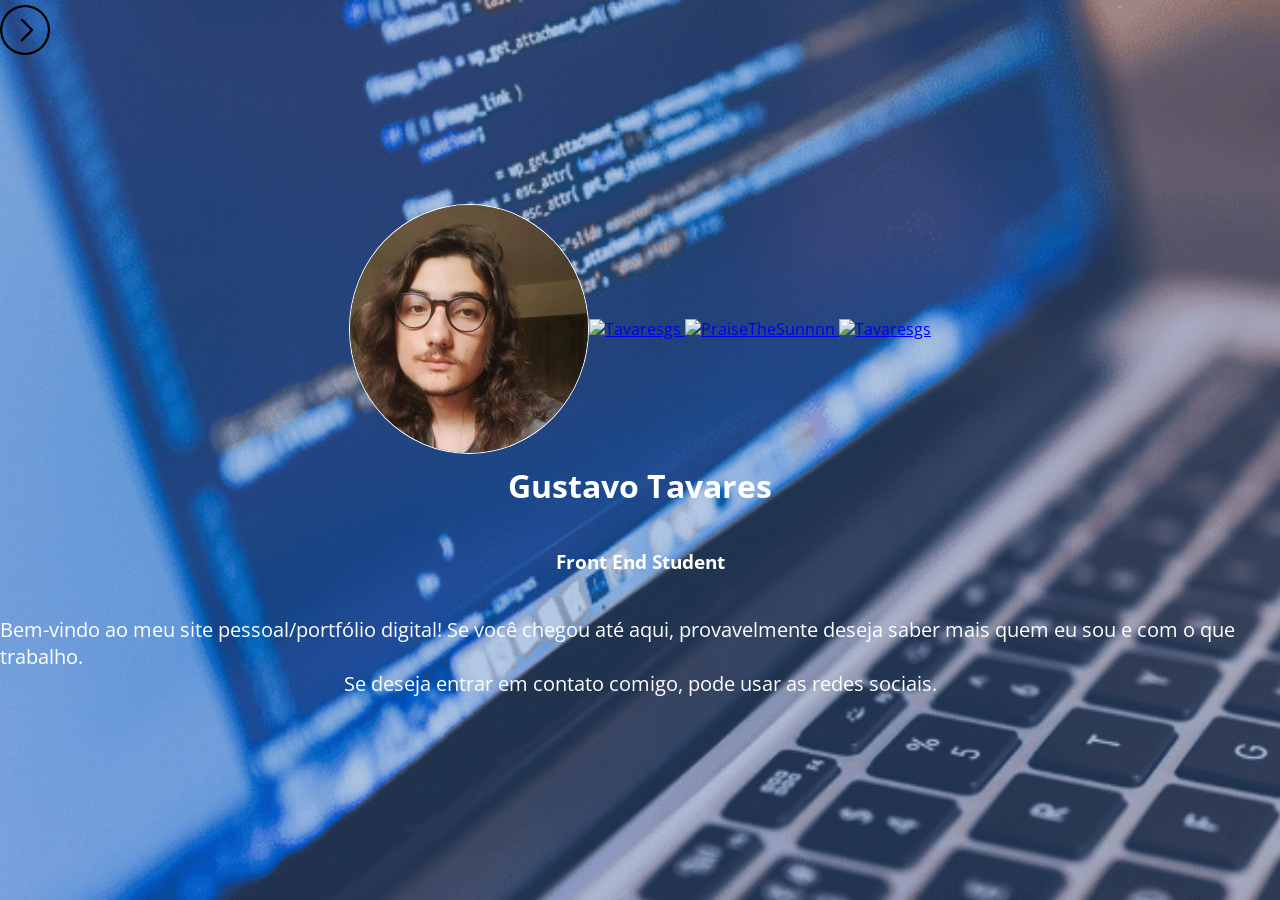
==== index.html @ 61cd035f "Update index.html" ====
<!DOCTYPE html>
<html lang="en">
<head>
    <meta charset="UTF-8">
    <meta http-equiv="X-UA-Compatible" content="IE=edge">
    <meta name="viewport" content="width=device-width, initial-scale=1.0">
    <link rel="stylesheet" href="./style.css">
    <title>Portfólio</title>
</head>
<body>
    <header>
        <div class="perfil">
            <div class="perfil-topo">
            <img id="foto" src="./assets/Perfil.webp">
          
                <div class="perfil-sociais">
                    <a class=sociais href="https://www.instagram.com/tavaresgs/">
                    <img src="https://upload.wikimedia.org/wikipedia/commons/thumb/a/a5/Instagram_icon.png/640px-Instagram_icon.png" width="50"/>Tavaresgs
                    </a>

                    <a class=sociais href="https://twitter.com/PraiseTheSunnnn">
                    <img src="https://logodownload.org/wp-content/uploads/2014/09/twitter-logo-4.png" width="50"/>PraiseTheSunnnn
                    </a>

                    <a class=sociais href="https://github.com/tavaresgs">
                    <img src="https://cdn-icons-png.flaticon.com/512/25/25231.png" width="50"/>Tavaresgs
                    </a>
                </div>
            </div>
            <h1>Gustavo Tavares</h1>
            <br>
            <h3>Front End Student</h3>
            <br>
            <p id="apresentação">
                Bem-vindo ao meu site pessoal/portfólio digital! Se você chegou até aqui, provavelmente deseja saber mais quem eu sou e com o que trabalho.
            <br>
                <span id="linha">Se deseja entrar em contato comigo, pode usar as redes sociais.</span>
            </p>
        </div>
        <nav class="paginas">
            <a href="./paginas/pag1.html">
                <img src="./assets/passar pag.png">
            </a>
        </nav>
    </header>
</body>
</html>
---- style.css ----
@import url('https://fonts.googleapis.com/css2?family=Open+Sans:wght@300;400&display=swap');

*{
    margin: 0;
    padding: 0;
    box-sizing: border-box;
    font-family: 'Open Sans', sans-serif;

}

body{
    width: 100vw;
    height: 100vh;
    background-image: url(./assets/fundo.png);
    background-size: cover;
    background-repeat: repeat;
    display: flex;
    justify-content: center;
    align-items: center;
    flex-direction: column;
}

.perfil{
    color: white;
    display: flex;
    align-items: center;
    justify-content: center;
    flex-direction: column;
    gap:10px
}

.perfil-topo{
    display: flex;
    align-items: center;
    flex-direction: row;
}

.perfil-topo > img{
    width: 240px;
    height: 250px;
    border-radius: 50%;
    border: solid 1px white;
}

.perfil > a{
    color: white;
    display: flex;
    align-items: center;
}

#linha{
    display: flex;
    justify-content: center;
}

#apresentação{
    font-style: normal;
    font-size: 20px;
}

nav{
    top: 5px;
    left: 0;
    position: absolute;
}
nav > a > img{
    width: 50px;
    height: 50px;
}
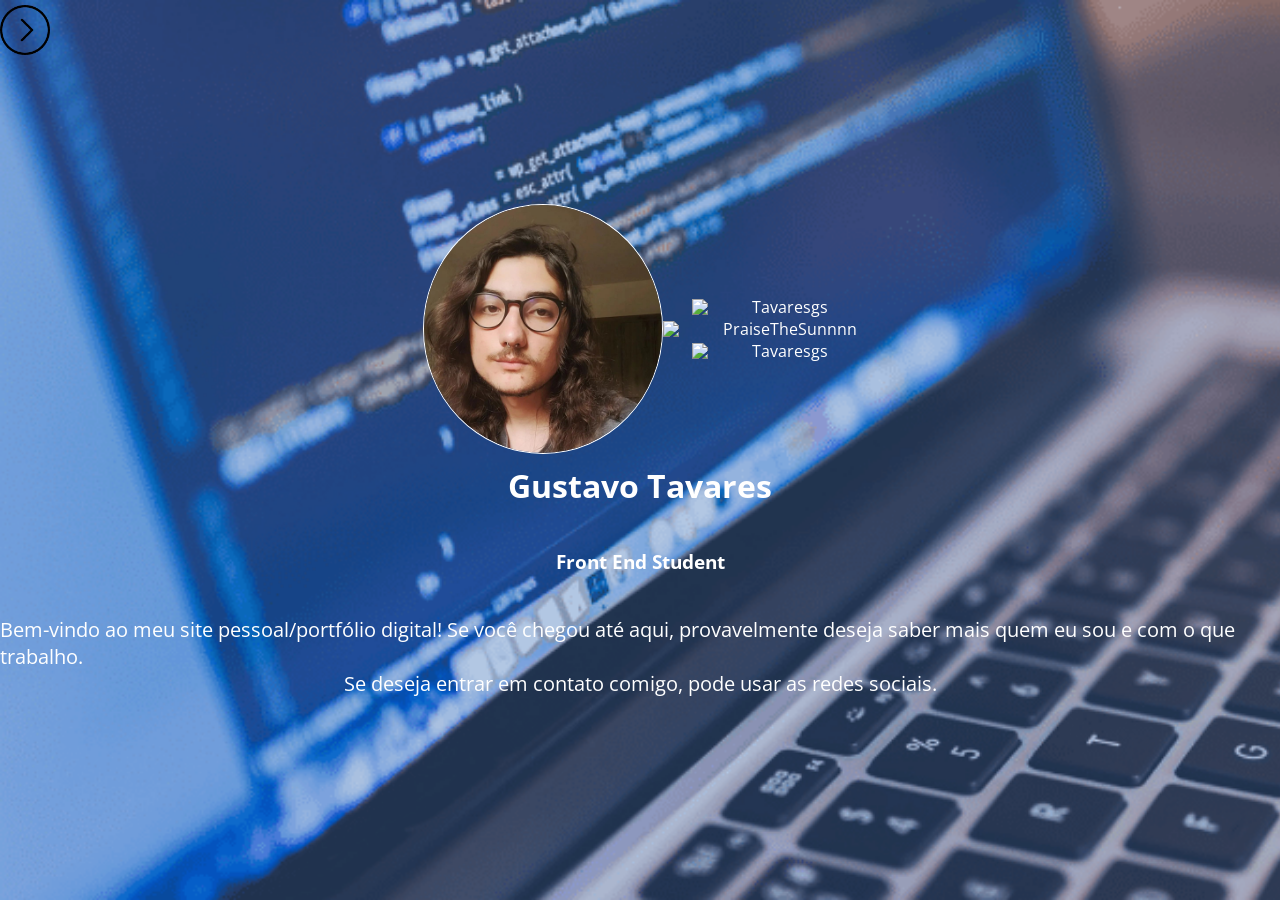
==== commit f6fcb72e: "Update index.html" ====
--- a/index.html
+++ b/index.html
@@ -17,11 +17,9 @@
                     <a class=sociais href="https://www.instagram.com/tavaresgs/">
                     <img src="https://upload.wikimedia.org/wikipedia/commons/thumb/a/a5/Instagram_icon.png/640px-Instagram_icon.png" width="50"/>Tavaresgs
                     </a>
-
                     <a class=sociais href="https://twitter.com/PraiseTheSunnnn">
                     <img src="https://logodownload.org/wp-content/uploads/2014/09/twitter-logo-4.png" width="50"/>PraiseTheSunnnn
                     </a>
-
                     <a class=sociais href="https://github.com/tavaresgs">
                     <img src="https://cdn-icons-png.flaticon.com/512/25/25231.png" width="50"/>Tavaresgs
                     </a>
--- a/style.css
+++ b/style.css
@@ -35,17 +35,26 @@
     flex-direction: row;
 }
 
-.perfil-topo > img{
+#foto{
     width: 240px;
     height: 250px;
     border-radius: 50%;
     border: solid 1px white;
 }
 
-.perfil > a{
+.perfil-sociais > a{
     color: white;
     display: flex;
     align-items: center;
+    justfy-content:center;
+    text-decoration: none;
+    gap: 10px;
+}
+
+.perfil-sociais{
+    display: flex;
+    align-items: center;
+    flex-direction: Column;
 }
 
 #linha{
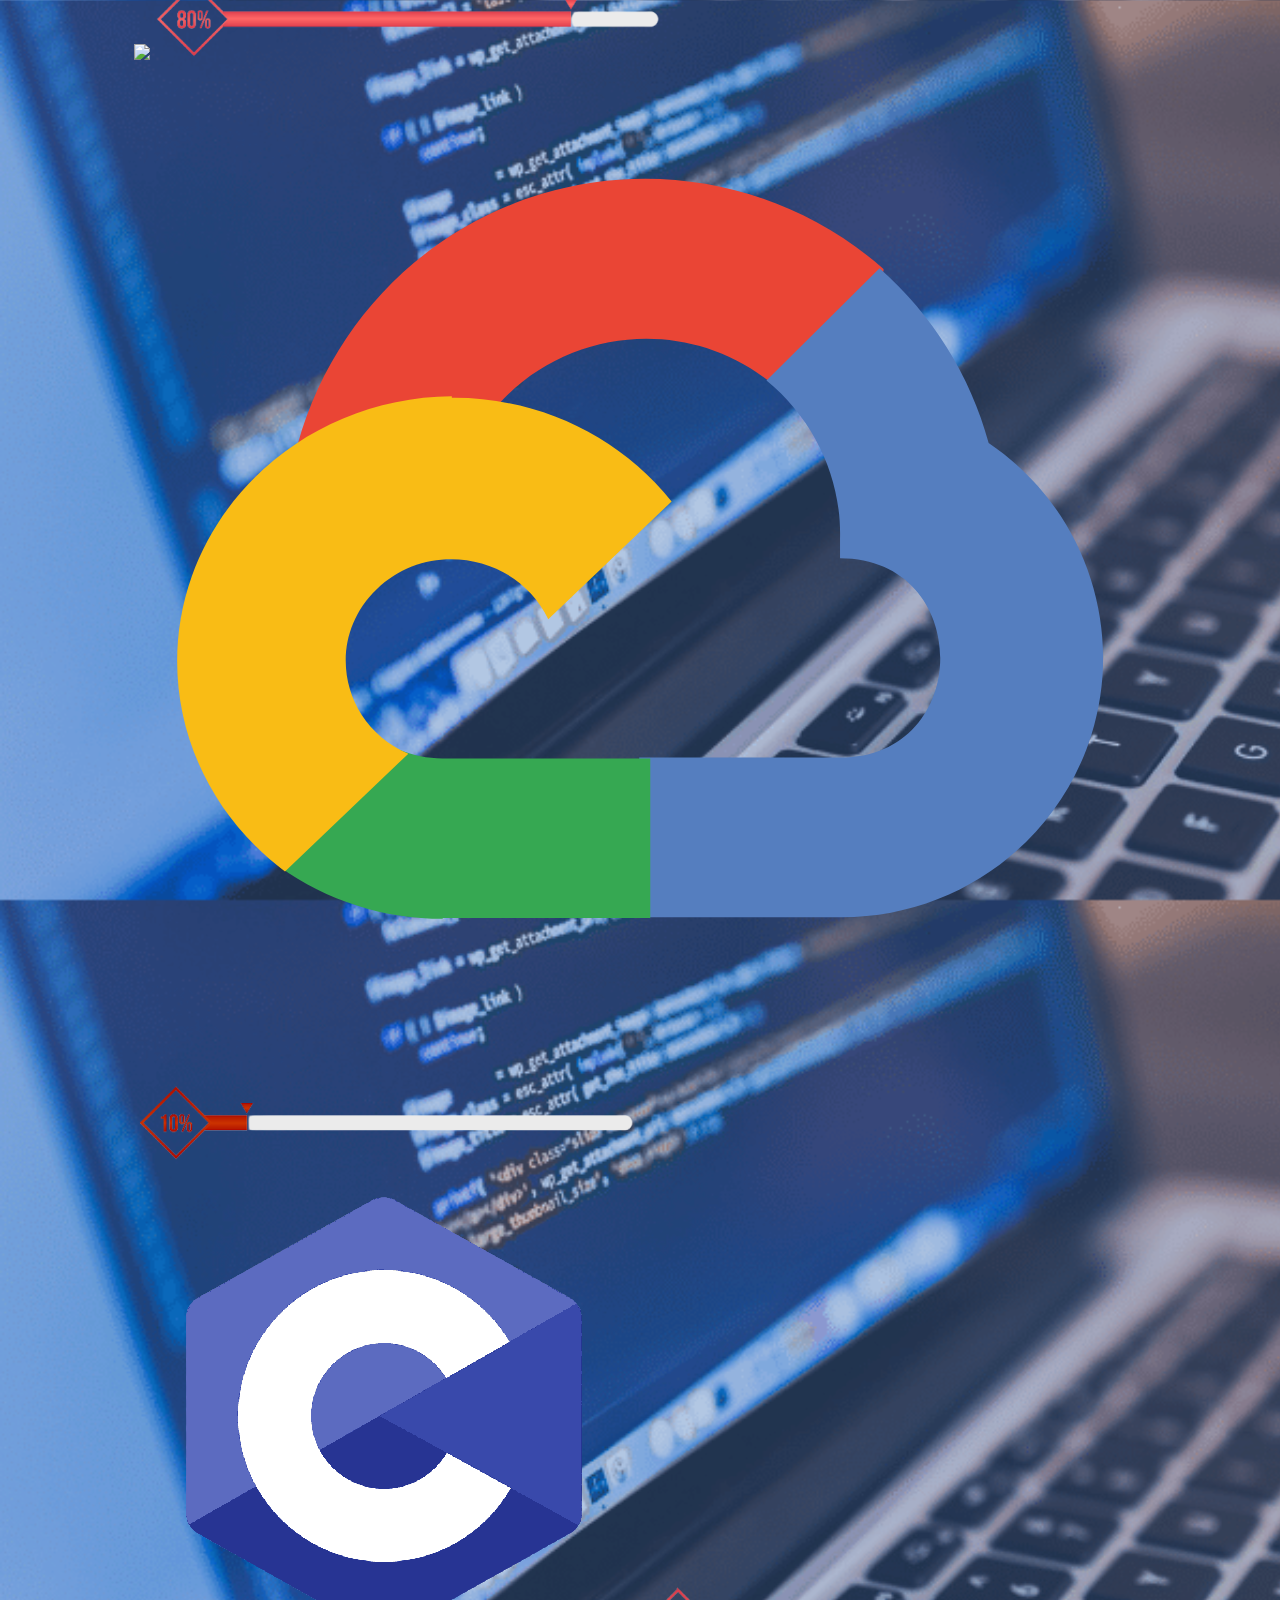
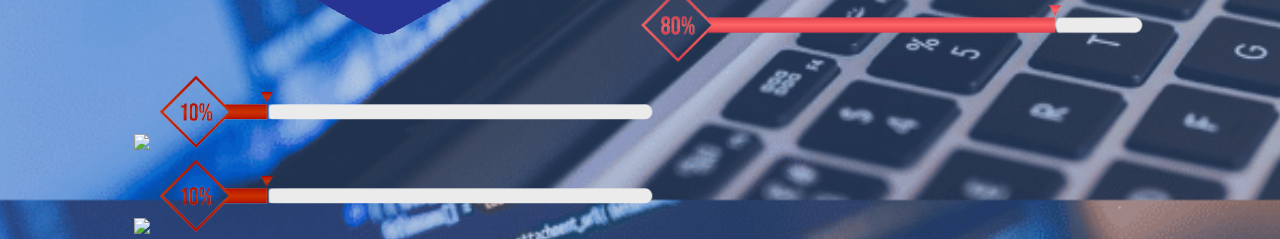
==== commit c3db8653: "Update index.html" ====
--- a/index.html
+++ b/index.html
@@ -10,36 +10,78 @@
 <body>
     <header>
         <div class="perfil">
-            <div class="perfil-topo">
-            <img id="foto" src="./assets/Perfil.webp">
-          
-                <div class="perfil-sociais">
+            <div class="perfil-sup">
+                <img id="foto" src="./assets/Perfil.webp">
+                <div class="perfil-social">
                     <a class=sociais href="https://www.instagram.com/tavaresgs/">
-                    <img src="https://upload.wikimedia.org/wikipedia/commons/thumb/a/a5/Instagram_icon.png/640px-Instagram_icon.png" width="50"/>Tavaresgs
+                        <img src="https://upload.wikimedia.org/wikipedia/commons/thumb/a/a5/Instagram_icon.png/640px-Instagram_icon.png" width="50"/>Tavaresgs
                     </a>
+                    <br>
                     <a class=sociais href="https://twitter.com/PraiseTheSunnnn">
-                    <img src="https://logodownload.org/wp-content/uploads/2014/09/twitter-logo-4.png" width="50"/>PraiseTheSunnnn
+                        <img src="https://logodownload.org/wp-content/uploads/2014/09/twitter-logo-4.png" width="50"/>PraiseTheSunnnn
                     </a>
+                    <br>
                     <a class=sociais href="https://github.com/tavaresgs">
-                    <img src="https://cdn-icons-png.flaticon.com/512/25/25231.png" width="50"/>Tavaresgs
+                        <img src="https://cdn-icons-png.flaticon.com/512/25/25231.png" width="50"/>Tavaresgs
                     </a>
                 </div>
             </div>
-            <h1>Gustavo Tavares</h1>
-            <br>
-            <h3>Front End Student</h3>
-            <br>
-            <p id="apresentação">
-                Bem-vindo ao meu site pessoal/portfólio digital! Se você chegou até aqui, provavelmente deseja saber mais quem eu sou e com o que trabalho.
-            <br>
-                <span id="linha">Se deseja entrar em contato comigo, pode usar as redes sociais.</span>
-            </p>
+            <div class="perfil-disc">
+                <h1>Gustavo Tavares</h1>
+                <br>
+                <h3>Front End Student</h3>
+                <br>
+            </div>
+            <div class="perfil-sub">
+                <p id="apresentação">
+                    Bem-vindo ao meu site pessoal/portfólio digital! Se você chegou até aqui, provavelmente deseja saber mais quem eu sou e com o que trabalho.
+                    <br>
+                    <span id="linha">Se deseja entrar em contato comigo, pode usar as redes sociais.</span>
+                </p>
+            </div>
         </div>
-        <nav class="paginas">
-            <a href="./paginas/pag1.html">
-                <img src="./assets/passar pag.png">
-            </a>
-        </nav>
     </header>
+    <main>
+        <div class="curso">
+            <img src="../assets/SENAI.png">
+            <h1>Analise e Desenvolvimento de Sistema</h1>
+            <h3>Cursando</h3>
+            <h3>Jul/2022 - Dez/2023</h3>
+        </div>
+        <div class="diretorio">
+            <img id="logogit" src="https://cdn-icons-png.flaticon.com/512/25/25231.png">
+            <a href="https://github.com/tavaresgs/SENAI">https://github.com/tavaresgs/SENAI</a>   
+        </div>
+        <div class="linguagens">
+            <div class="coluna">
+                <div class="linguagens-xp">
+                    <img src="https://cdn.jsdelivr.net/gh/devicons/devicon/icons/html5/html5-original.svg"/>
+                    <img id="barra"src="../assets/barra 80.png">
+                </div>         
+                <div class="linguagens-xp">
+                    <img src="https://cdn.jsdelivr.net/gh/devicons/devicon/icons/css3/css3-original.svg"/>
+                    <img id="barra"src="../assets/barra 80.png">
+                </div>         
+                <div class="linguagens-xp">
+                    <img src="../assets/Cloud.svg"/>
+                    <img id="barra" src="../assets/barra 10.png">
+                </div>      
+            </div>
+            <div class="coluna">
+                <div class="linguagens-xp">
+                    <img src="../assets/C.png"/>
+                    <img id="barra"src="../assets/barra 80.png">
+                </div>   
+                <div class="linguagens-xp">
+                    <img src="https://cdn.jsdelivr.net/gh/devicons/devicon/icons/java/java-original.svg"/>
+                    <img id="barra"src="../assets/barra 10.png">
+                </div>
+                <div class="linguagens-xp">
+                    <img src="https://cdn.jsdelivr.net/gh/devicons/devicon/icons/csharp/csharp-original.svg"/>
+                    <img id="barra" src="../assets/barra 10.png">
+                </div>  
+            </div>
+        </div>
+    </main>
 </body>
 </html>
--- a/style.css
+++ b/style.css
@@ -33,6 +33,7 @@
     display: flex;
     align-items: center;
     flex-direction: row;
+    margin-left: 245px;
 }
 
 #foto{
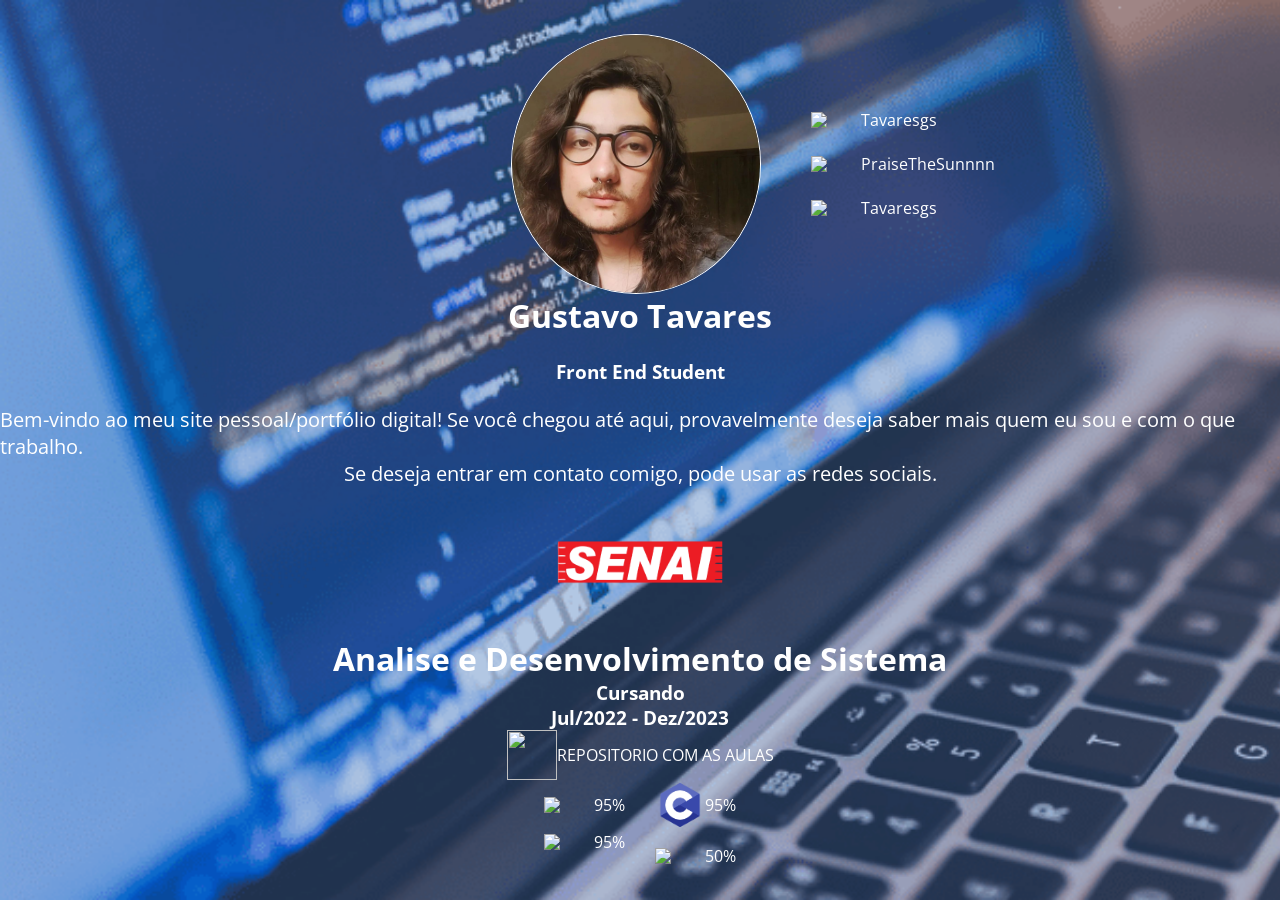
==== commit a3335446: "Update index.html" ====
--- a/index.html
+++ b/index.html
@@ -50,36 +50,44 @@
         </div>
         <div class="diretorio">
             <img id="logogit" src="https://cdn-icons-png.flaticon.com/512/25/25231.png">
-            <a href="https://github.com/tavaresgs/SENAI">https://github.com/tavaresgs/SENAI</a>   
+            <a href="https://github.com/tavaresgs/SENAI"><span id="rep">REPOSITORIO COM AS AULAS</span></a>   
         </div>
         <div class="linguagens">
             <div class="coluna">
                 <div class="linguagens-xp">
                     <img src="https://cdn.jsdelivr.net/gh/devicons/devicon/icons/html5/html5-original.svg"/>
-                    <img id="barra"src="../assets/barra 80.png">
+                    <div class="barra-xp">
+                        <div class ="barra">
+                            <p id="porcentagem">95%</p>
+                        </div>
+                    </div>
                 </div>         
                 <div class="linguagens-xp">
                     <img src="https://cdn.jsdelivr.net/gh/devicons/devicon/icons/css3/css3-original.svg"/>
-                    <img id="barra"src="../assets/barra 80.png">
-                </div>         
-                <div class="linguagens-xp">
-                    <img src="../assets/Cloud.svg"/>
-                    <img id="barra" src="../assets/barra 10.png">
-                </div>      
+                    <div class="barra-xp">
+                        <div class ="barra">
+                            <p id="porcentagem">95%</p>
+                        </div>
+                    </div>
+                </div>           
             </div>
             <div class="coluna">
                 <div class="linguagens-xp">
                     <img src="../assets/C.png"/>
-                    <img id="barra"src="../assets/barra 80.png">
+                    <div class="barra-xp">
+                        <div class ="barra">
+                            <p id="porcentagem">95%</p>
+                        </div>
+                    </div>
                 </div>   
                 <div class="linguagens-xp">
                     <img src="https://cdn.jsdelivr.net/gh/devicons/devicon/icons/java/java-original.svg"/>
-                    <img id="barra"src="../assets/barra 10.png">
+                    <div class="barra-xp">
+                        <div class ="barra-java">
+                            <p id="porcentagem">50%</p>
+                        </div>
+                    </div>
                 </div>
-                <div class="linguagens-xp">
-                    <img src="https://cdn.jsdelivr.net/gh/devicons/devicon/icons/csharp/csharp-original.svg"/>
-                    <img id="barra" src="../assets/barra 10.png">
-                </div>  
             </div>
         </div>
     </main>
--- a/style.css
+++ b/style.css
@@ -20,42 +20,48 @@
     flex-direction: column;
 }
 
-.perfil{
+.perfil-sup{
+    color: white;
+    display: flex;
+    align-items: center;
+    justify-content: center;
+    flex-direction: row;
+    gap: 50px;
+    margin-left: 225px;
+}
+
+#foto{
+    width: 250px;
+    height: 260px;
+    border-radius: 50%;
+    border: solid white 1px;
+}
+
+.perfil-social{
+    display: flex;
+    flex-direction: column;
+}
+
+.perfil-social > a{
+    color: white;
+    display: flex;
+    align-items: center;
+    text-decoration: none;
+}
+
+.perfil-disc{
     color: white;
     display: flex;
     align-items: center;
     justify-content: center;
     flex-direction: column;
-    gap:10px
 }
 
-.perfil-topo{
-    display: flex;
-    align-items: center;
-    flex-direction: row;
-    margin-left: 245px;
-}
-
-#foto{
-    width: 240px;
-    height: 250px;
-    border-radius: 50%;
-    border: solid 1px white;
-}
-
-.perfil-sociais > a{
+.perfil-sub{
     color: white;
     display: flex;
     align-items: center;
-    justfy-content:center;
-    text-decoration: none;
-    gap: 10px;
-}
-
-.perfil-sociais{
-    display: flex;
-    align-items: center;
-    flex-direction: Column;
+    justify-content: center;
 }
 
 #linha{
@@ -68,12 +74,69 @@
     font-size: 20px;
 }
 
-nav{
-    top: 5px;
-    left: 0;
-    position: absolute;
+
+main{
+    color: white;
+    display: flex;
+    align-items: center;
+    justify-content: center;
+    flex-direction: column;
 }
-nav > a > img{
+
+.curso{
+    display: flex;
+    flex-direction: column;
+    align-items: center;
+}
+
+.curso img{
+    width: 200px;
+    height: 150px;
+}
+
+.linguagens{
+    display: flex;
+    align-items: center;
+    justify-content: space-around;
+    gap: 30px;
+}
+
+#barra{
+    width: 300px;
+}
+
+.diretorio{
+    display: flex;
+    align-items: center;
+    justify-content: space-evenly;
+}
+
+#logogit{
+   width:50px;
+   height: 50px;
+}
+
+#linha{
+    display: flex;
+    align-items: center;
+}
+
+.diretorio > a{
+    text-decoration: none;
+    color: white;
+}
+
+.linguagens-xp{
+    display: flex;
+    align-items: center;
+}
+
+.linguagens-xp > img{
     width: 50px;
-    height: 50px;
 }
+
+.coluna{
+    display: flex;
+    flex-direction: column;
+    gap: 15px;
+}
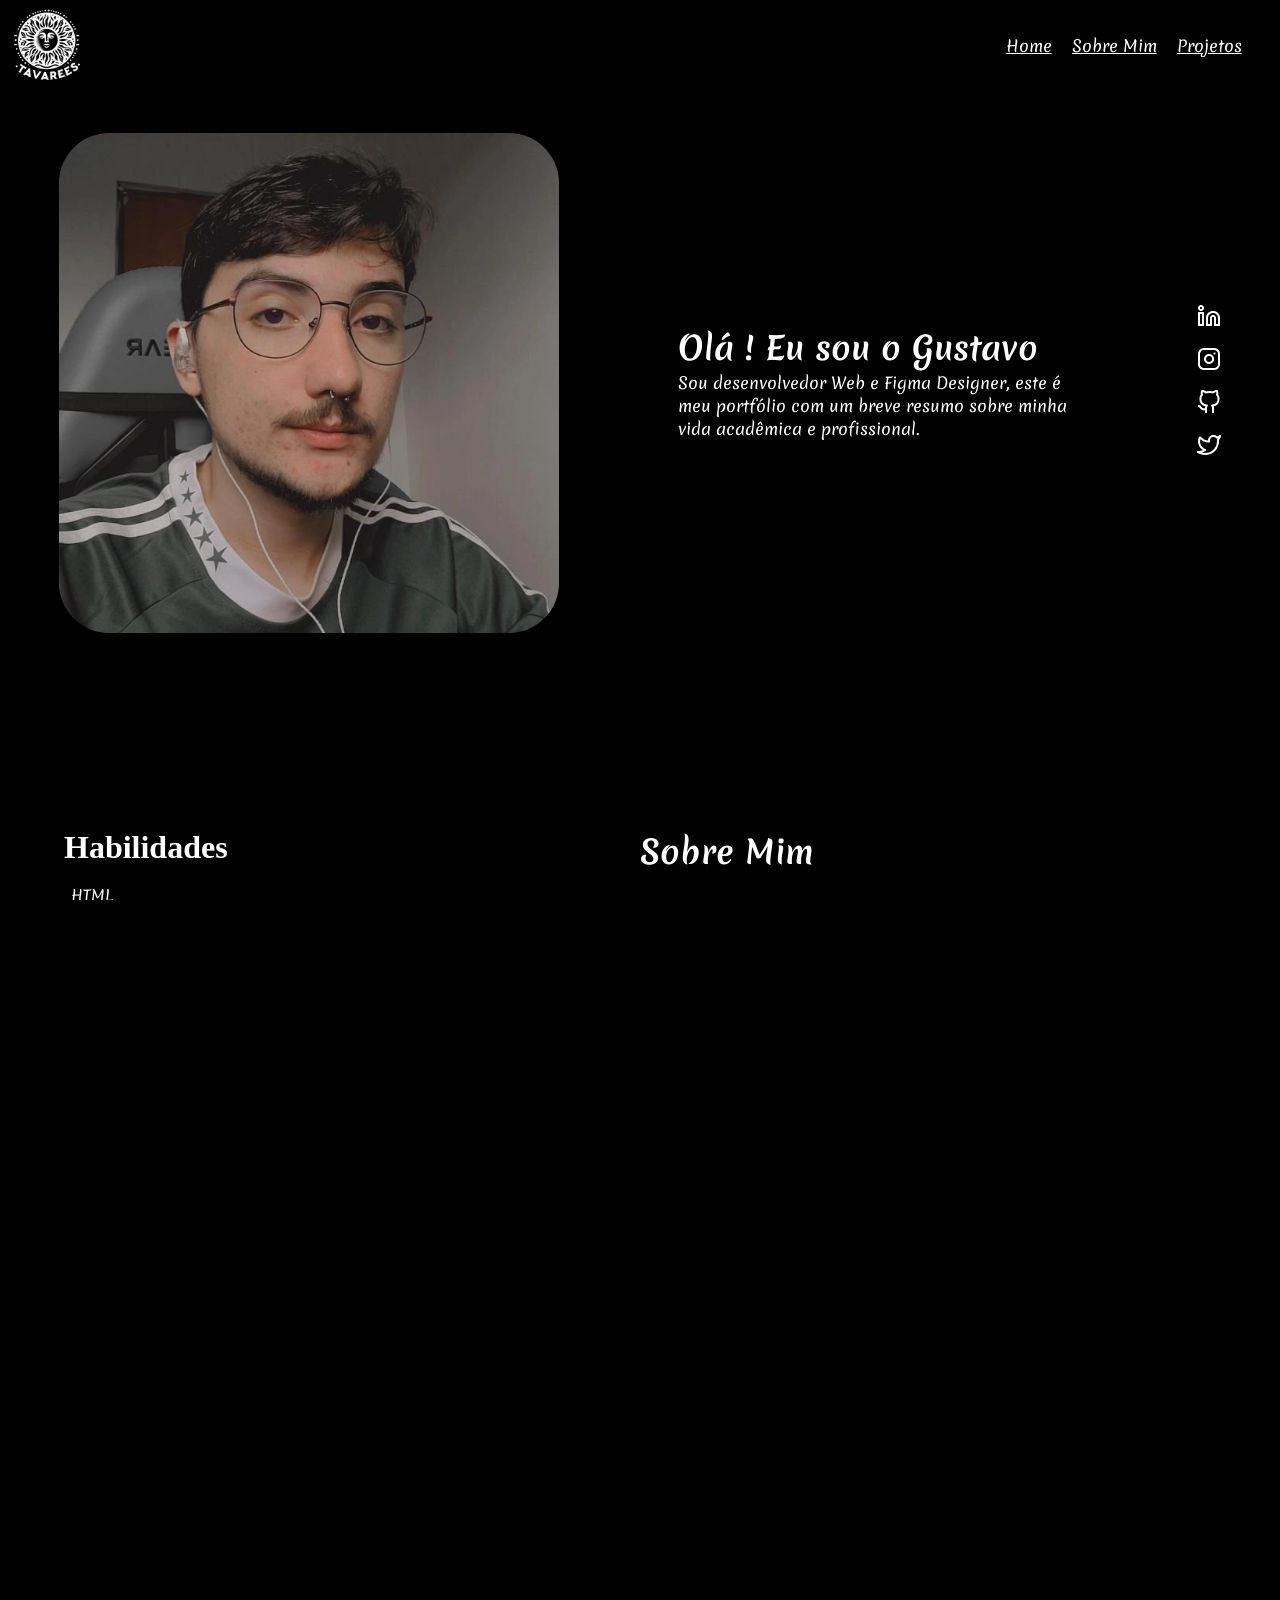
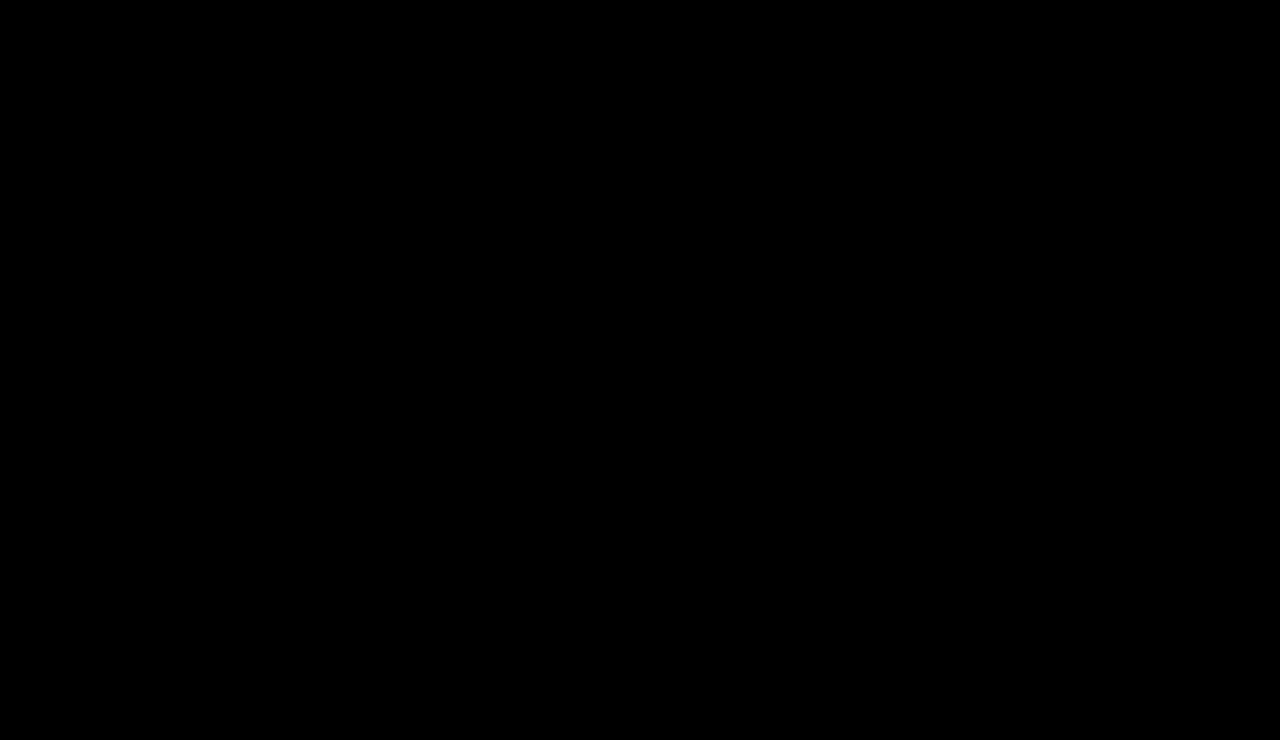
==== commit a72d8953: "portfólio atualizado" ====
--- a/index.html
+++ b/index.html
@@ -1,95 +1,106 @@
 <!DOCTYPE html>
 <html lang="en">
+
 <head>
     <meta charset="UTF-8">
-    <meta http-equiv="X-UA-Compatible" content="IE=edge">
     <meta name="viewport" content="width=device-width, initial-scale=1.0">
-    <link rel="stylesheet" href="./style.css">
+    <link rel="stylesheet" href="style.css">
     <title>Portfólio</title>
 </head>
+
 <body>
     <header>
-        <div class="perfil">
-            <div class="perfil-sup">
-                <img id="foto" src="./assets/Perfil.webp">
-                <div class="perfil-social">
-                    <a class=sociais href="https://www.instagram.com/tavaresgs/">
-                        <img src="https://upload.wikimedia.org/wikipedia/commons/thumb/a/a5/Instagram_icon.png/640px-Instagram_icon.png" width="50"/>Tavaresgs
-                    </a>
-                    <br>
-                    <a class=sociais href="https://twitter.com/PraiseTheSunnnn">
-                        <img src="https://logodownload.org/wp-content/uploads/2014/09/twitter-logo-4.png" width="50"/>PraiseTheSunnnn
-                    </a>
-                    <br>
-                    <a class=sociais href="https://github.com/tavaresgs">
-                        <img src="https://cdn-icons-png.flaticon.com/512/25/25231.png" width="50"/>Tavaresgs
-                    </a>
-                </div>
-            </div>
-            <div class="perfil-disc">
-                <h1>Gustavo Tavares</h1>
-                <br>
-                <h3>Front End Student</h3>
-                <br>
-            </div>
-            <div class="perfil-sub">
-                <p id="apresentação">
-                    Bem-vindo ao meu site pessoal/portfólio digital! Se você chegou até aqui, provavelmente deseja saber mais quem eu sou e com o que trabalho.
-                    <br>
-                    <span id="linha">Se deseja entrar em contato comigo, pode usar as redes sociais.</span>
-                </p>
-            </div>
+        <nav>
+            <img src="./Assets/logo.png" alt="Logo do Portfólio">
+            <ul id="menu">
+                <li><a href="#home">Home</a></li>
+                <li><a href="#sobre">Sobre Mim</a></li>
+                <li><a href="#projetos">Projetos</a></li>
+                <!-- <li><a href="#contato">Contate-me</a></li> -->
+            </ul>
+        </nav>
+    </header>
+    <div id="home">
+        <img id="foto" src="./Assets/perfil.jpg">
+        <div id="resumo">
+            <h1>
+                Olá ! Eu sou o Gustavo
+            </h1>
+            <p>
+                Sou desenvolvedor Web e Figma Designer, este é meu portfólio com um breve resumo sobre minha vida
+                acadêmica e profissional.
+            </p>
         </div>
-    </header>
-    <main>
-        <div class="curso">
-            <img src="../assets/SENAI.png">
-            <h1>Analise e Desenvolvimento de Sistema</h1>
-            <h3>Cursando</h3>
-            <h3>Jul/2022 - Dez/2023</h3>
+        <div id="sociais">
+            <a href="https://www.linkedin.com/in/gustavo-tavares-400022137/">
+                <img src="./Assets/linkedin.png">
+            </a>
+            <a href="https://www.instagram.com/tavaresgs/">
+                <img src="./Assets/instagram.png">
+            </a>
+            <a href="https://github.com/tavaresgs">
+                <img src="./Assets/github.png">
+            </a>
+            <a href="https://twitter.com/PraiseTheSunnnn">
+                <img src="./Assets/twitter.png">
+            </a>
         </div>
-        <div class="diretorio">
-            <img id="logogit" src="https://cdn-icons-png.flaticon.com/512/25/25231.png">
-            <a href="https://github.com/tavaresgs/SENAI"><span id="rep">REPOSITORIO COM AS AULAS</span></a>   
+    </div>
+    <div id="sobre">
+        <div id="habilidades">
+            <h1>
+                Habilidades
+            </h1>
+            <img src="./Assets/html.png">
+            <img src="./Assets/css.png">
+            <img src="./Assets/js.png">
+            <img src="./Assets/React.png">
+            <img src="./Assets/Node.png">
+            <img src="./Assets/Figma.png">
         </div>
-        <div class="linguagens">
-            <div class="coluna">
-                <div class="linguagens-xp">
-                    <img src="https://cdn.jsdelivr.net/gh/devicons/devicon/icons/html5/html5-original.svg"/>
-                    <div class="barra-xp">
-                        <div class ="barra">
-                            <p id="porcentagem">95%</p>
-                        </div>
-                    </div>
-                </div>         
-                <div class="linguagens-xp">
-                    <img src="https://cdn.jsdelivr.net/gh/devicons/devicon/icons/css3/css3-original.svg"/>
-                    <div class="barra-xp">
-                        <div class ="barra">
-                            <p id="porcentagem">95%</p>
-                        </div>
-                    </div>
-                </div>           
-            </div>
-            <div class="coluna">
-                <div class="linguagens-xp">
-                    <img src="../assets/C.png"/>
-                    <div class="barra-xp">
-                        <div class ="barra">
-                            <p id="porcentagem">95%</p>
-                        </div>
-                    </div>
-                </div>   
-                <div class="linguagens-xp">
-                    <img src="https://cdn.jsdelivr.net/gh/devicons/devicon/icons/java/java-original.svg"/>
-                    <div class="barra-xp">
-                        <div class ="barra-java">
-                            <p id="porcentagem">50%</p>
-                        </div>
-                    </div>
-                </div>
-            </div>
+        <div id="sobremim">
+            <h1>
+                Sobre Mim
+            </h1>
+            <p>
+                Sou do interior de São Paulo, comecei a estudar programação em 2016 porem por problemas pessoais tive
+                que pausar meus estudos e migrar para outra área profissional.
+                Trabalhei com atendimento ao cliente de 2016 a 2022, com as coisas pós pandemia retornando ao normal,
+                resolvi retomar meus estudos na área de tecnologia, onde ingressei em um curso técnico de
+                desenvolvimento de sistemas pelo SENAI, o curso me abriu a porta para diversas oportunidades e me deu
+                toda a base que tenho hoje referente a programação.
+                Hoje trabalho com desenvolvimento e suporte ao LMS Moodle, porem estou aberto a freelances e
+                oportunidades para trabalhos com web designer ou figma designer (UX designer).
+            </p>
         </div>
-    </main>
+    </div>
+    <div id="projetos">
+        <div id="projeto">
+            <img src="./Assets/Projeto1.png">
+            <h2>Micro Bills</h2>
+            <p>Projeto feito visando atender a pequenos empreendedores que precisam controlar seus gastos e seu
+                lucro, o projeto foi apresentado como trabalho de conclusão de curso no SENAI jaguariúna.
+            </p>
+            <a href="https://github.com/tavaresgs/micro-bills"><button>Mais</button></a>
+        </div>
+        <div id="projeto">
+            <img src="./Assets/Projeto2.png">
+            <h2>Quiz Cósmico</h2>
+            <p> Um dos trabalhos feitos em aula visando o aprendizado de React e suas bibliotecas, neste caso foi
+                utilizado “stack navigation” para realizar a troca entre as telas.
+            </p>
+            <a href="https://github.com/tavaresgs/Projeto-Quiz"><button>Mais</button></a>
+        </div>
+        <div id="projeto">
+            <img src="./Assets/Projeto3.png">
+            <h2>Restaurante Vinici'os</h2>
+            <p> Projeto feito em aula para aprimorar e testar as habilidades para a realização do trabalho de conclusão
+                de curso, nele foi feito uma aplicação web e 3 aplicativos mobiles.
+            </p>
+            <a href="https://github.com/tavaresgs/Projeto-RestauranteAula"><button>Mais</button></a>
+        </div>
+    </div>
+    </div>
 </body>
-</html>
+
+</html>
--- a/style.css
+++ b/style.css
@@ -1,142 +1,159 @@
-@import url('https://fonts.googleapis.com/css2?family=Open+Sans:wght@300;400&display=swap');
+@import url('https://fonts.googleapis.com/css2?family=Merienda:wght@400;700&display=swap');
 
 *{
+    padding: 0;
     margin: 0;
-    padding: 0;
     box-sizing: border-box;
-    font-family: 'Open Sans', sans-serif;
-
+    background-color: black;
+    color: white;
+    overflow-x: hidden;
 }
 
 body{
     width: 100vw;
     height: 100vh;
-    background-image: url(./assets/fundo.png);
-    background-size: cover;
-    background-repeat: repeat;
-    display: flex;
-    justify-content: center;
-    align-items: center;
-    flex-direction: column;
 }
 
-.perfil-sup{
-    color: white;
+header{
+    position: fixed;
+}
+
+nav{
+    font-family: 'Merienda', cursive;
+    font-weight: 400;
+    width: 100vw;
+    height: 10vh;
+    display: flex;
+    justify-content: space-between;
+    flex-direction: row;
+}
+
+#menu{
+    margin-right: 3%;
+    list-style-type: none;
     display: flex;
     align-items: center;
-    justify-content: center;
-    flex-direction: row;
-    gap: 50px;
-    margin-left: 225px;
+    gap: 20px;
+}
+
+#home{
+    width: 100vw;
+    height: 85vh;
+    display: flex;
+    justify-content: space-around;
+    align-items: center;
 }
 
 #foto{
-    width: 250px;
-    height: 260px;
-    border-radius: 50%;
-    border: solid white 1px;
+    width: 500px;
+    height: 500px;
+    border-radius: 10%;
 }
 
-.perfil-social{
-    display: flex;
-    flex-direction: column;
+#resumo{
+    width: 400px;
 }
 
-.perfil-social > a{
-    color: white;
-    display: flex;
-    align-items: center;
-    text-decoration: none;
+#resumo h1{
+    font-family: 'Merienda', cursive;
+    font-weight: 700;
+}
+#resumo p{
+    font-family: 'Merienda', cursive;
+    font-weight: 400;
 }
 
-.perfil-disc{
-    color: white;
-    display: flex;
-    align-items: center;
-    justify-content: center;
-    flex-direction: column;
-}
-
-.perfil-sub{
-    color: white;
-    display: flex;
-    align-items: center;
-    justify-content: center;
-}
-
-#linha{
-    display: flex;
-    justify-content: center;
-}
-
-#apresentação{
-    font-style: normal;
-    font-size: 20px;
-}
-
-
-main{
-    color: white;
-    display: flex;
-    align-items: center;
-    justify-content: center;
-    flex-direction: column;
-}
-
-.curso{
-    display: flex;
-    flex-direction: column;
-    align-items: center;
-}
-
-.curso img{
-    width: 200px;
-    height: 150px;
-}
-
-.linguagens{
-    display: flex;
-    align-items: center;
-    justify-content: space-around;
-    gap: 30px;
-}
-
-#barra{
-    width: 300px;
-}
-
-.diretorio{
-    display: flex;
-    align-items: center;
-    justify-content: space-evenly;
-}
-
-#logogit{
-   width:50px;
-   height: 50px;
-}
-
-#linha{
-    display: flex;
-    align-items: center;
-}
-
-.diretorio > a{
-    text-decoration: none;
-    color: white;
-}
-
-.linguagens-xp{
-    display: flex;
-    align-items: center;
-}
-
-.linguagens-xp > img{
-    width: 50px;
-}
-
-.coluna{
+#sociais{
     display: flex;
     flex-direction: column;
     gap: 15px;
 }
+
+#sobre{
+    padding: 5%;
+    width: 100vw;
+    height: 95vh;
+    display: flex;
+    flex: row;
+    justify-content: space-between;
+}
+
+#habilidades{
+    width: 50%;
+    display: flex;
+    flex-direction: column ;
+    gap: 20px;
+
+}
+
+#habilidades img{
+    width: 500px;
+    
+}
+
+#sobremim{
+    display: flex;
+    flex-direction: column;
+    gap: 25px;
+    font-family: 'Merienda', cursive;
+    width: 50%;
+}
+
+#sobremim h1{
+    font-weight: 700;
+}
+#sobremim p{
+    font-weight: 400;
+}
+
+#projetos{
+    width: 100vw;
+    height: 80vh;
+    display: flex;
+    flex-direction: row;
+    gap: 5%;
+    justify-content: center;
+}
+
+#projetos h1{
+    font-family: 'Merienda', cursive;
+    font-weight: 700;
+}
+
+#projeto{
+    width: 350px;
+    display: flex;
+    flex-direction: column;
+    font-family: 'Merienda', cursive;
+    gap: 15px;
+}
+
+#projeto img{
+    width: 350px;
+}
+
+#projeto h2{
+    font-weight: 700;
+}
+#projeto p{
+    font-weight: 400;
+}
+
+#projeto a{
+    text-decoration: none;
+}
+
+#projeto a button:hover{
+    cursor: pointer;
+}
+
+#projeto button{
+    width: 146px;
+    height: 43px;
+    border: none;
+    border-radius: 10px;
+    background-color: #007DFC;
+    font-size: 15px;
+    font-family: 'Merienda', cursive;
+    font-weight: 700;
+}
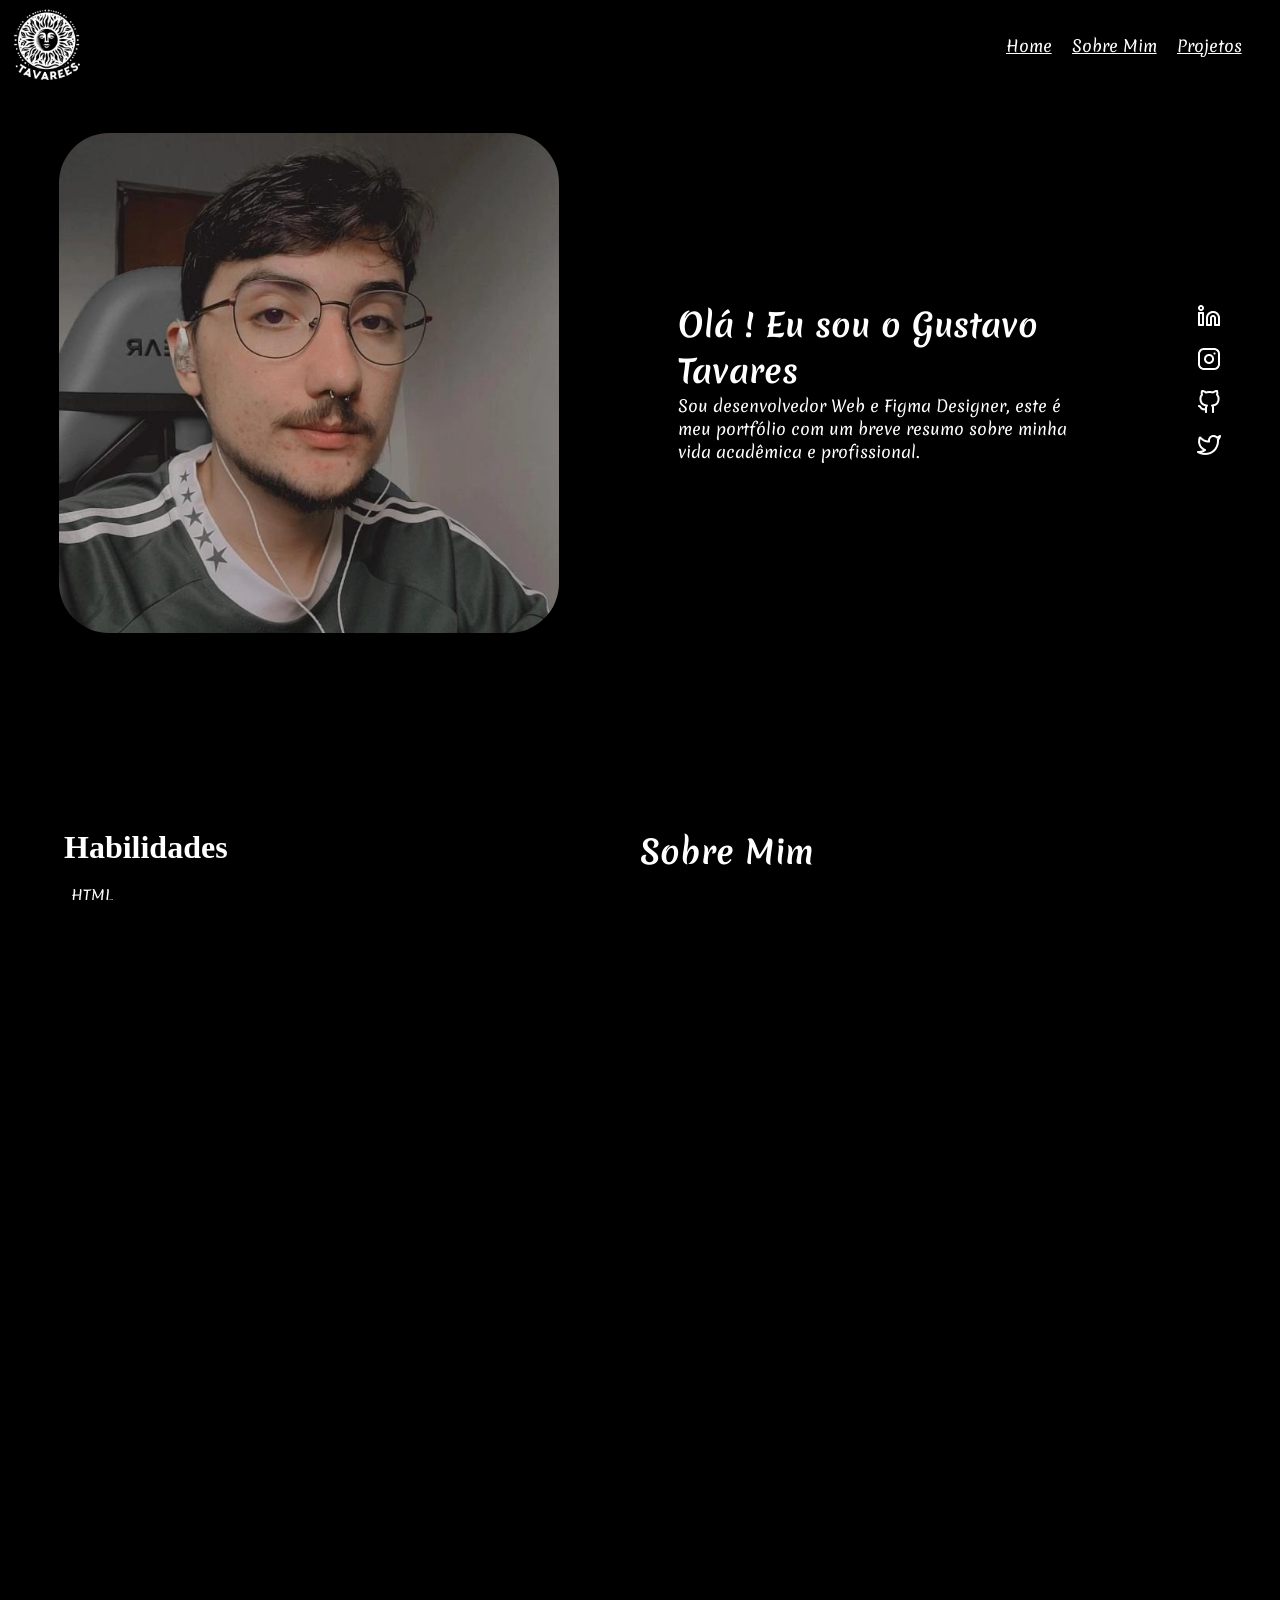
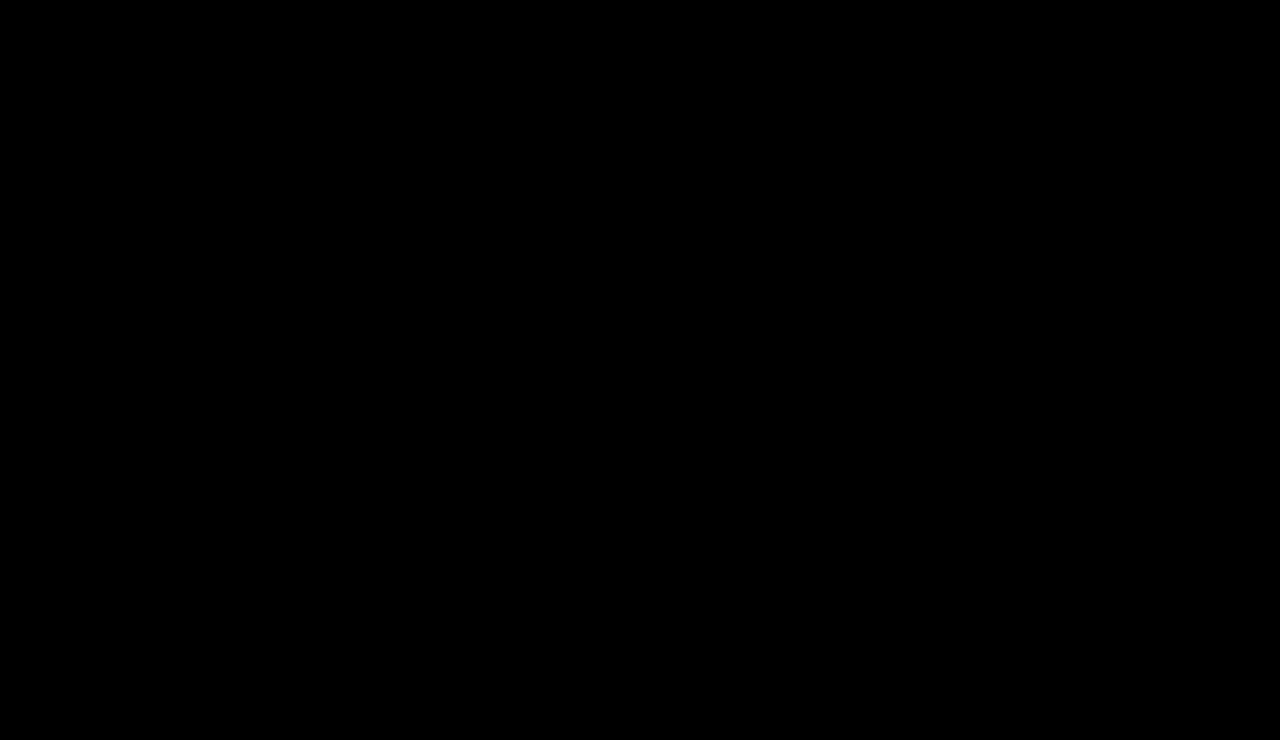
==== commit c18394a2: "Update index.html" ====
--- a/index.html
+++ b/index.html
@@ -24,7 +24,7 @@
         <img id="foto" src="./Assets/perfil.jpg">
         <div id="resumo">
             <h1>
-                Olá ! Eu sou o Gustavo
+                Olá ! Eu sou o Gustavo Tavares
             </h1>
             <p>
                 Sou desenvolvedor Web e Figma Designer, este é meu portfólio com um breve resumo sobre minha vida
@@ -53,7 +53,7 @@
             </h1>
             <img src="./Assets/html.png">
             <img src="./Assets/css.png">
-            <img src="./Assets/js.png">
+            <img src="./Assets/JS.png">
             <img src="./Assets/React.png">
             <img src="./Assets/Node.png">
             <img src="./Assets/Figma.png">
@@ -103,4 +103,4 @@
     </div>
 </body>
 
-</html>+</html>
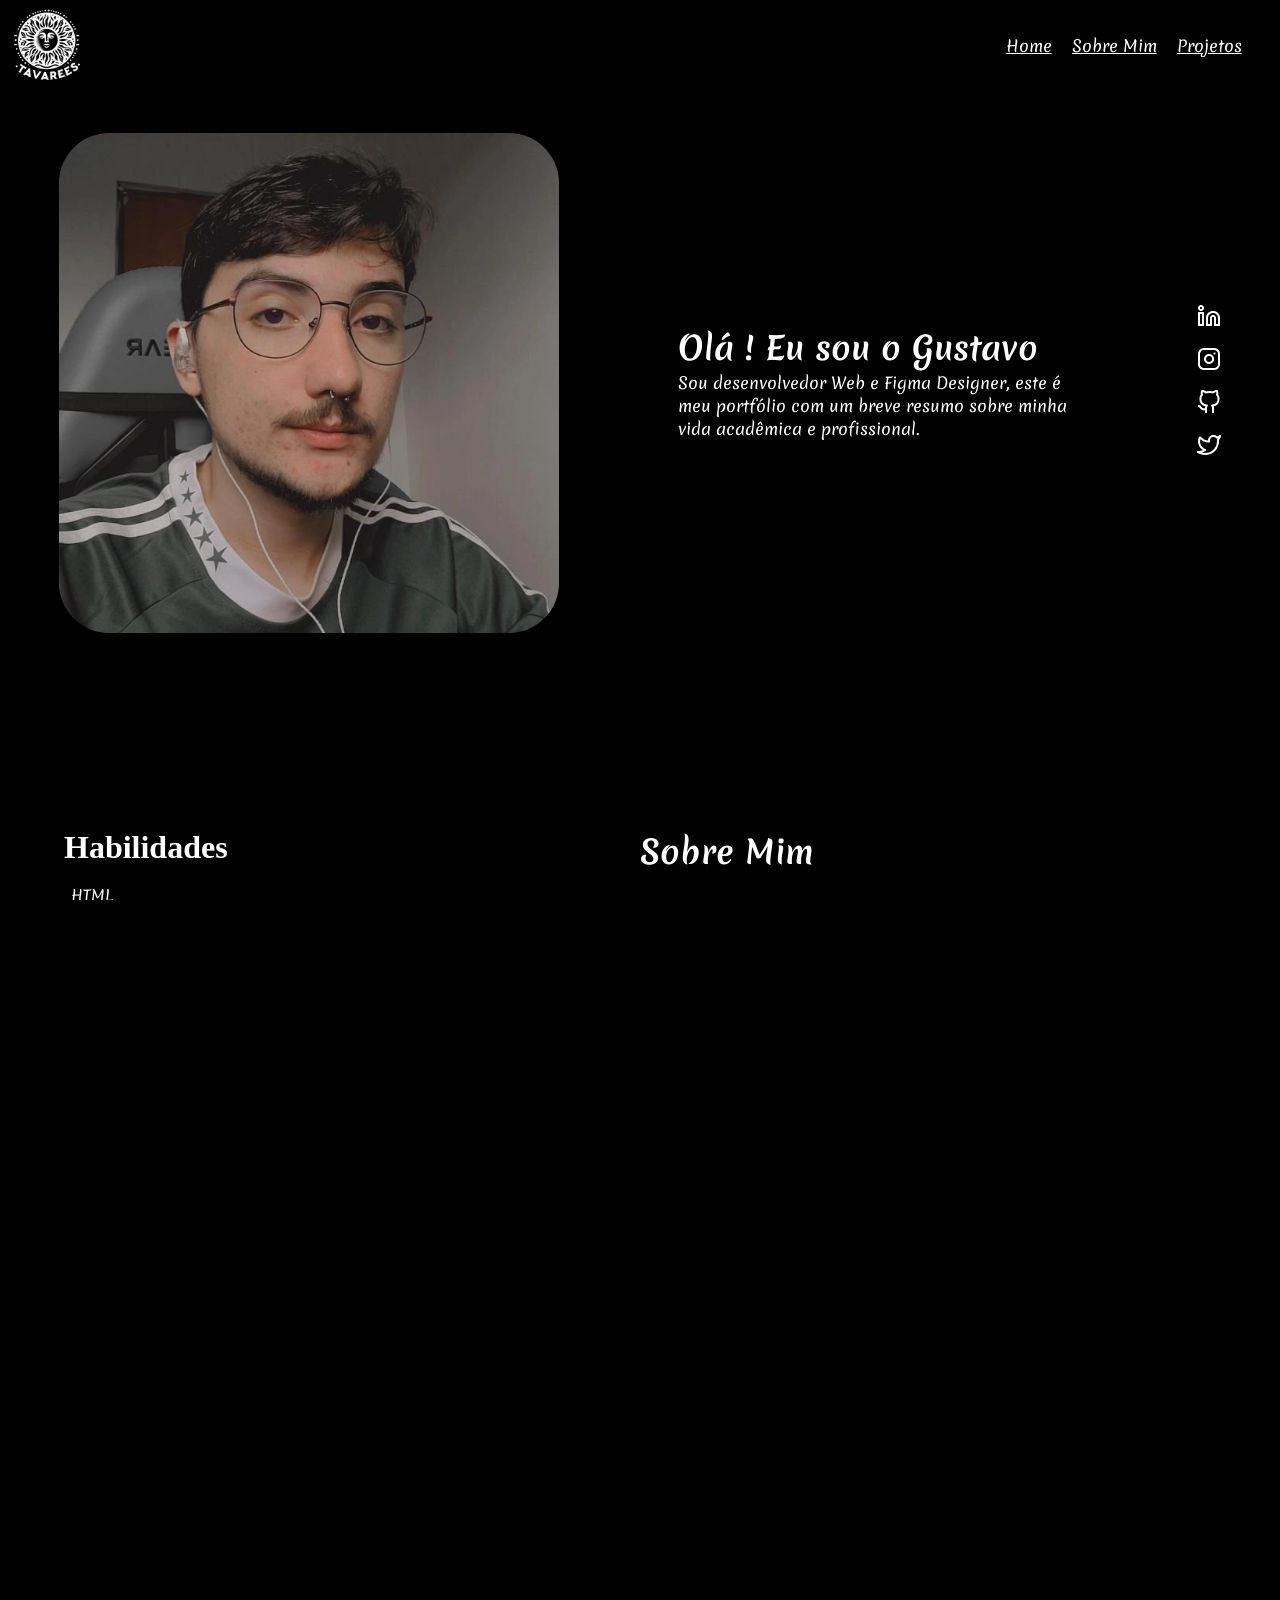
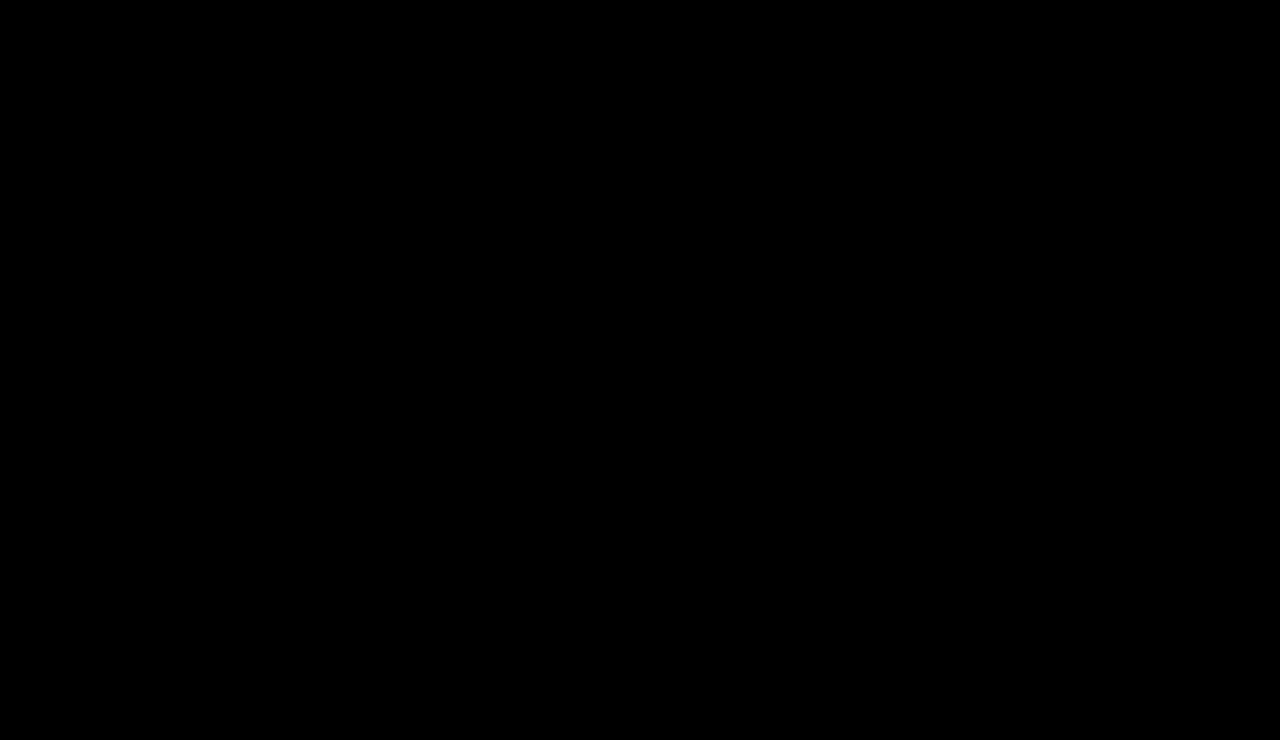
==== commit 3952634f: "Update index.html" ====
--- a/index.html
+++ b/index.html
@@ -24,7 +24,7 @@
         <img id="foto" src="./Assets/perfil.jpg">
         <div id="resumo">
             <h1>
-                Olá ! Eu sou o Gustavo Tavares
+                Olá ! Eu sou o Gustavo
             </h1>
             <p>
                 Sou desenvolvedor Web e Figma Designer, este é meu portfólio com um breve resumo sobre minha vida
